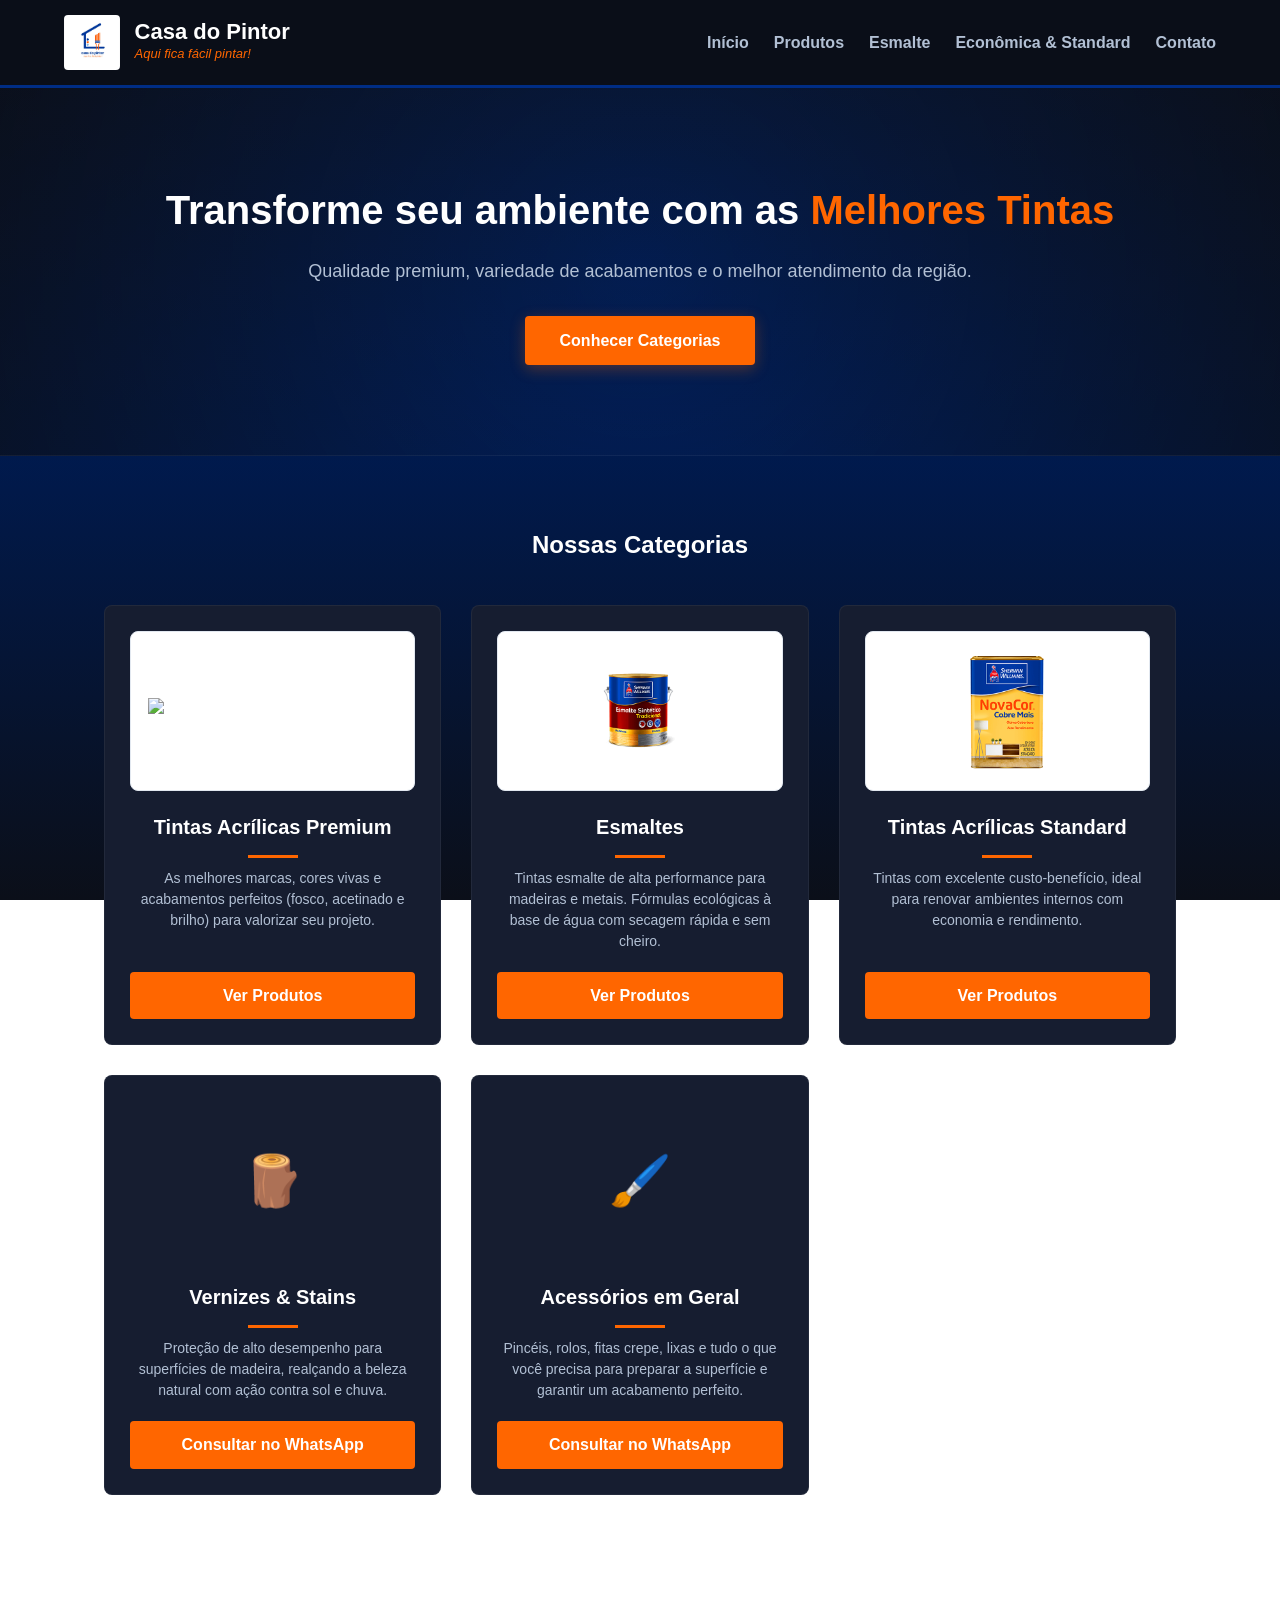
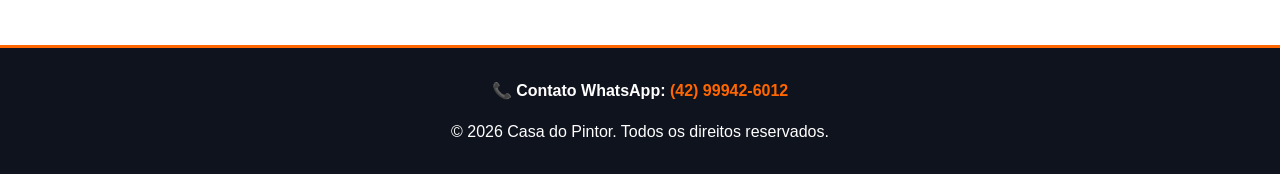
==== index.html @ f20ed490 "Fix typo in product heading for Tintas Acrílicas" ====
<!DOCTYPE html>
<html lang="pt-BR">
<head>
    <meta charset="UTF-8">
    <meta name="viewport" content="width=device-width, initial-scale=1.0">
    <title>Casa do Pintor - Aqui fica fácil pintar!</title>
    <link rel="stylesheet" href="style.css">
</head>
<body>

    <!-- Cabeçalho -->
    <header>
        <div class="logo-container">
            <img src="WhatsApp Image 2026-06-05 at 13.28.45.jpeg" alt="Casa do Pintor Logo" class="logo-img">
            <div class="logo-texto">
                <h1>Casa do Pintor</h1>
                <span>Aqui fica fácil pintar!</span>
            </div>
        </div>
        <nav>
            <ul>
                <li><a href="index.html">Início</a></li>
                <li><a href="#produtos">Produtos</a></li>
                <li><a href="esmalte.html">Esmalte</a></li>
                <li><a href="economica-standard.html">Econômica & Standard</a></li>
                <li><a href="#contato">Contato</a></li>
            </ul>
        </nav>
    </header>

    <!-- Banner Principal (Hero) -->
    <section class="hero">
        <h2>Transforme seu ambiente com as <span>Melhores Tintas</span></h2>
        <p>Qualidade premium, variedade de acabamentos e o melhor atendimento da região.</p>
        <a href="#produtos" class="btn-cta">Conhecer Categorias</a>
    </section>

    <!-- Seção de Categorias de Produtos -->
    <main class="produtos-container" id="produtos">
        <h2 style="text-align: center; margin-bottom: 40px; color: #ffffff;">Nossas Categorias</h2>
        
        <div class="grid-produtos">
            
            <!-- CATEGORIA 1: TINTAS ACRÍLICAS PREMIUM -->
            <div class="produto-card" style="display: flex; flex-direction: column; height: auto; text-align: center; padding: 25px;">
                <div class="categoria-imagem-container" style="background: #ffffff; padding: 15px; width: 100%; height: 160px; display: flex; align-items: center; justify-content: center; margin-bottom: 20px; border: 1px solid #e2e8f0; border-radius: 8px;">
                    <img src="Metalatex-Elastic-Semiacetinado-18L.png" alt="Categoria Tinta Acrílica Premium" style="max-height: 100%; max-width: 100%; object-fit: contain;">
                </div>
                <div class="produto-info" style="display: flex; flex-direction: column; flex-grow: 1; justify-content: space-between; padding: 0;">
                    <div>
                        <h3 style="color: #ffffff; font-size: 20px; margin-bottom: 10px;">Tintas Acrílicas Premium</h3>
                        <p style="font-size: 14px; line-height: 1.5; color: var(--cinza-texto); margin-bottom: 20px;">
                            As melhores marcas, cores vivas e acabamentos perfeitos (fosco, acetinado e brilho) para valorizar seu projeto.
                        </p>
                    </div>
                    <div>
                        <a href="produtos.html" class="btn-detalhes" style="background-color: var(--laranja); display: inline-block; width: 100%; text-align: center; text-decoration: none;">Ver Produtos</a>
                    </div>
                </div>
            </div>

            <!-- CATEGORIA 2: LINHA DE ESMALTES -->
            <div class="produto-card" style="display: flex; flex-direction: column; height: auto; text-align: center; padding: 25px;">
                <div class="categoria-imagem-container" style="background: #ffffff; padding: 15px; width: 100%; height: 160px; display: flex; align-items: center; justify-content: center; margin-bottom: 20px; border: 1px solid #e2e8f0; border-radius: 8px;">
                    <img src="esmalte-sintetico-tradicional.png" alt="Categoria Esmaltes" style="max-height: 100%; max-width: 100%; object-fit: contain;">
                </div>
                <div class="produto-info" style="display: flex; flex-direction: column; flex-grow: 1; justify-content: space-between; padding: 0;">
                    <div>
                        <h3 style="color: #ffffff; font-size: 20px; margin-bottom: 10px;">Esmaltes</h3>
                        <p style="font-size: 14px; line-height: 1.5; color: var(--cinza-texto); margin-bottom: 20px;">
                            Tintas esmalte de alta performance para madeiras e metais. Fórmulas ecológicas à base de água com secagem rápida e sem cheiro.
                        </p>
                    </div>
                    <div>
                        <a href="esmalte.html" class="btn-detalhes" style="background-color: var(--laranja); display: inline-block; width: 100%; text-align: center; text-decoration: none;">Ver Produtos</a>
                    </div>
                </div>
            </div>

            <!-- CATEGORIA 3: LINHA TINTAS ACRÍLICAS STANDARD (ATUALIZADA) -->
            <div class="produto-card" style="display: flex; flex-direction: column; height: auto; text-align: center; padding: 25px;">
                <div class="categoria-imagem-container" style="background: #ffffff; padding: 15px; width: 100%; height: 160px; display: flex; align-items: center; justify-content: center; margin-bottom: 20px; border: 1px solid #e2e8f0; border-radius: 8px;">
                    <img src="novacor-cobre-mais.png" alt="Categoria Tintas Acrílicas Standard" style="max-height: 100%; max-width: 100%; object-fit: contain;">
                </div>
                <div class="produto-info" style="display: flex; flex-direction: column; flex-grow: 1; justify-content: space-between; padding: 0;">
                    <div>
                        <h3 style="color: #ffffff; font-size: 20px; margin-bottom: 10px;">Tintas Acrílicas Standard</h3>
                        <p style="font-size: 14px; line-height: 1.5; color: var(--cinza-texto); margin-bottom: 20px;">
                            Tintas com excelente custo-benefício, ideal para renovar ambientes internos com economia e rendimento.
                        </p>
                    </div>
                    <div>
                        <a href="economica-standard.html" class="btn-detalhes" style="background-color: var(--laranja); display: inline-block; width: 100%; text-align: center; text-decoration: none;">Ver Produtos</a>
                    </div>
                </div>
            </div>

            <!-- CATEGORIA 4: VERNIZES E STAINS -->
            <div class="produto-card" style="display: flex; flex-direction: column; height: auto; text-align: center; padding: 25px;">
                <div class="categoria-imagem-container" style="width: 100%; height: 160px; display: flex; align-items: center; justify-content: center; margin-bottom: 20px; font-size: 50px;">
                    🪵
                </div>
                <div class="produto-info" style="display: flex; flex-direction: column; flex-grow: 1; justify-content: space-between; padding: 0;">
                    <div>
                        <h3 style="color: #ffffff; font-size: 20px; margin-bottom: 10px;">Vernizes & Stains</h3>
                        <p style="font-size: 14px; line-height: 1.5; color: var(--cinza-texto); margin-bottom: 20px;">
                            Proteção de alto desempenho para superfícies de madeira, realçando a beleza natural com ação contra sol e chuva.
                        </p>
                    </div>
                    <div>
                        <a href="https://api.whatsapp.com/send?phone=5542999426012&text=Olá! Gostaria de informações sobre os vernizes e stains disponíveis." target="_blank" class="btn-detalhes" style="background-color: var(--laranja); display: inline-block; width: 100%; text-align: center; text-decoration: none;">Consultar no WhatsApp</a>
                    </div>
                </div>
            </div>

            <!-- CATEGORIA 5: ACESSÓRIOS PARA PINTURA -->
            <div class="produto-card" style="display: flex; flex-direction: column; height: auto; text-align: center; padding: 25px;">
                <div class="categoria-imagem-container" style="width: 100%; height: 160px; display: flex; align-items: center; justify-content: center; margin-bottom: 20px; font-size: 50px;">
                    🖌️
                </div>
                <div class="produto-info" style="display: flex; flex-direction: column; flex-grow: 1; justify-content: space-between; padding: 0;">
                    <div>
                        <h3 style="color: #ffffff; font-size: 20px; margin-bottom: 10px;">Acessórios em Geral</h3>
                        <p style="font-size: 14px; line-height: 1.5; color: var(--cinza-texto); margin-bottom: 20px;">
                            Pincéis, rolos, fitas crepe, lixas e tudo o que você precisa para preparar a superfície e garantir um acabamento perfeito.
                        </p>
                    </div>
                    <div>
                        <a href="https://api.whatsapp.com/send?phone=5542999426012&text=Olá! Preciso de ajuda para escolher acessórios e ferramentas para pintura." target="_blank" class="btn-detalhes" style="background-color: var(--laranja); display: inline-block; width: 100%; text-align: center; text-decoration: none;">Consultar no WhatsApp</a>
                    </div>
                </div>
            </div>

        </div>
    </main>

    <!-- Rodapé com Informações de Contato Visíveis -->
    <footer id="contato" style="padding: 30px 5%; text-align: center; color: #ffffff;">
        <div style="margin-bottom: 15px;">
            <p style="font-size: 16px; margin-bottom: 5px;"><strong>📞 Contato WhatsApp:</strong> <a href="https://api.whatsapp.com/send?phone=5542999426012" target="_blank" style="color: var(--laranja); text-decoration: none; font-weight: bold;">(42) 99942-6012</a></p>
        </div>
        <p>&copy; 2026 Casa do Pintor. Todos os direitos reservados.</p>
    </footer>

</body>
</html>
---- style.css ----
:root {
    --azul-escuro: #002D85;
    --azul-profundo: #001A4E;
    --laranja: #FF6600;
    --preto-absoluto: #0B0F19;
    --preto-card: #161D30;
    --cinza-texto: #B2C0D4;
    --branco: #FFFFFF;
}

* {
    margin: 0;
    padding: 0;
    box-sizing: border-box;
    font-family: 'Segoe UI', Tahoma, Geneva, Verdana, sans-serif;
}

body {
    background: linear-gradient(180deg, var(--preto-absoluto) 0%, var(--azul-profundo) 50%, var(--preto-absoluto) 100%);
    color: var(--branco);
    line-height: 1.6;
    background-attachment: fixed;
}

header {
    background-color: rgba(11, 15, 25, 0.95);
    border-bottom: 3px solid var(--azul-escuro);
    padding: 15px 5%;
    display: flex;
    justify-content: space-between;
    align-items: center;
    position: sticky;
    top: 0;
    z-index: 1000;
    backdrop-filter: blur(10px);
}

.logo-container {
    display: flex;
    align-items: center;
    gap: 15px;
}

.logo-img {
    height: 55px;
    width: auto;
    object-fit: contain;
    border-radius: 4px;
}

.logo-texto h1 {
    color: var(--branco);
    font-size: 22px;
    font-weight: 700;
    line-height: 1.1;
}

.logo-texto span {
    color: var(--laranja);
    font-size: 13px;
    display: block;
    font-style: italic;
    font-weight: 500;
}

nav ul {
    display: flex;
    list-style: none;
}

nav ul li {
    margin-left: 25px;
}

nav ul li a {
    text-decoration: none;
    color: var(--cinza-texto);
    font-weight: 600;
    transition: color 0.3s;
}

nav ul li a:hover {
    color: var(--laranja);
}

.hero {
    background: radial-gradient(circle at center, rgba(0,45,133,0.3) 0%, rgba(11,15,25,0.7) 100%);
    padding: 90px 5%;
    text-align: center;
    border-bottom: 1px solid rgba(255,255,255,0.05);
}

.hero h2 {
    font-size: 40px;
    margin-bottom: 15px;
    font-weight: 800;
}

.hero h2 span {
    color: var(--laranja);
}

.hero p {
    font-size: 18px;
    margin-bottom: 30px;
    color: var(--cinza-texto);
}

.btn-cta {
    background-color: var(--laranja);
    color: var(--branco);
    padding: 12px 35px;
    text-decoration: none;
    font-weight: bold;
    border-radius: 4px;
    transition: transform 0.2s, background 0.3s;
    display: inline-block;
    box-shadow: 0 4px 15px rgba(255, 102, 0, 0.3);
}

.btn-cta:hover {
    background-color: #e05900;
    transform: translateY(-2px);
}

.produtos-container {
    padding: 70px 5%;
    max-width: 1200px;
    margin: 0 auto;
}

.produtos-container h3 {
    text-align: center;
    font-size: 30px;
    color: var(--branco);
    margin-bottom: 45px;
}

.produtos-container h3::after {
    content: '';
    display: block;
    width: 50px;
    height: 3px;
    background-color: var(--laranja);
    margin: 12px auto 0;
}

.grid-produtos {
    display: grid;
    grid-template-columns: repeat(auto-fit, minmax(280px, 1fr));
    gap: 30px;
}

.produto-card {
    background-color: var(--preto-card);
    border: 1px solid rgba(255, 255, 255, 0.05);
    border-radius: 8px;
    overflow: hidden;
    transition: transform 0.3s, box-shadow 0.3s;
}

.produto-card:hover {
    transform: translateY(-5px);
    box-shadow: 0 10px 20px rgba(0, 0, 0, 0.5);
    border-color: rgba(0, 45, 133, 0.4);
}

.produto-imagem {
    background: linear-gradient(135deg, #1f293d 0%, #111724 100%);
    height: 180px;
    display: flex;
    align-items: center;
    justify-content: center;
    font-size: 44px;
    border-bottom: 2px solid var(--azul-escuro);
}

.produto-info {
    padding: 22px;
}

.produto-info h4 {
    font-size: 19px;
    color: var(--branco);
    margin-bottom: 12px;
}

.link-titulo-produto {
    color: var(--branco); 
    text-decoration: none; 
    transition: color 0.3s;
}

.link-titulo-produto:hover {
    color: var(--laranja);
}

.produto-info p {
    font-size: 14px;
    color: var(--cinza-texto);
    margin-bottom: 18px;
    height: auto;
}

.produto-preco {
    font-size: 18px;
    font-weight: 700;
    color: var(--laranja);
    display: block;
    margin-bottom: 18px;
}

.btn-detalhes {
    display: block;
    text-align: center;
    background-color: var(--azul-escuro);
    color: var(--branco);
    padding: 11px;
    text-decoration: none;
    border-radius: 4px;
    font-weight: 600;
    transition: background 0.3s;
}

.btn-detalhes:hover {
    background-color: #003cc2;
}

footer {
    background-color: rgba(11, 15, 25, 0.98);
    color: var(--cinza-texto);
    text-align: center;
    padding: 35px 5%;
    margin-top: 80px;
    border-top: 3px solid var(--laranja);
}

@media (max-width: 768px) {
    header {
        flex-direction: column;
        gap: 15px;
        text-align: center;
    }
    .logo-container {
        flex-direction: column;
        gap: 5px;
    }
    nav ul li {
        margin: 0 12px;
    }
    .hero h2 {
        font-size: 28px;
    }
}
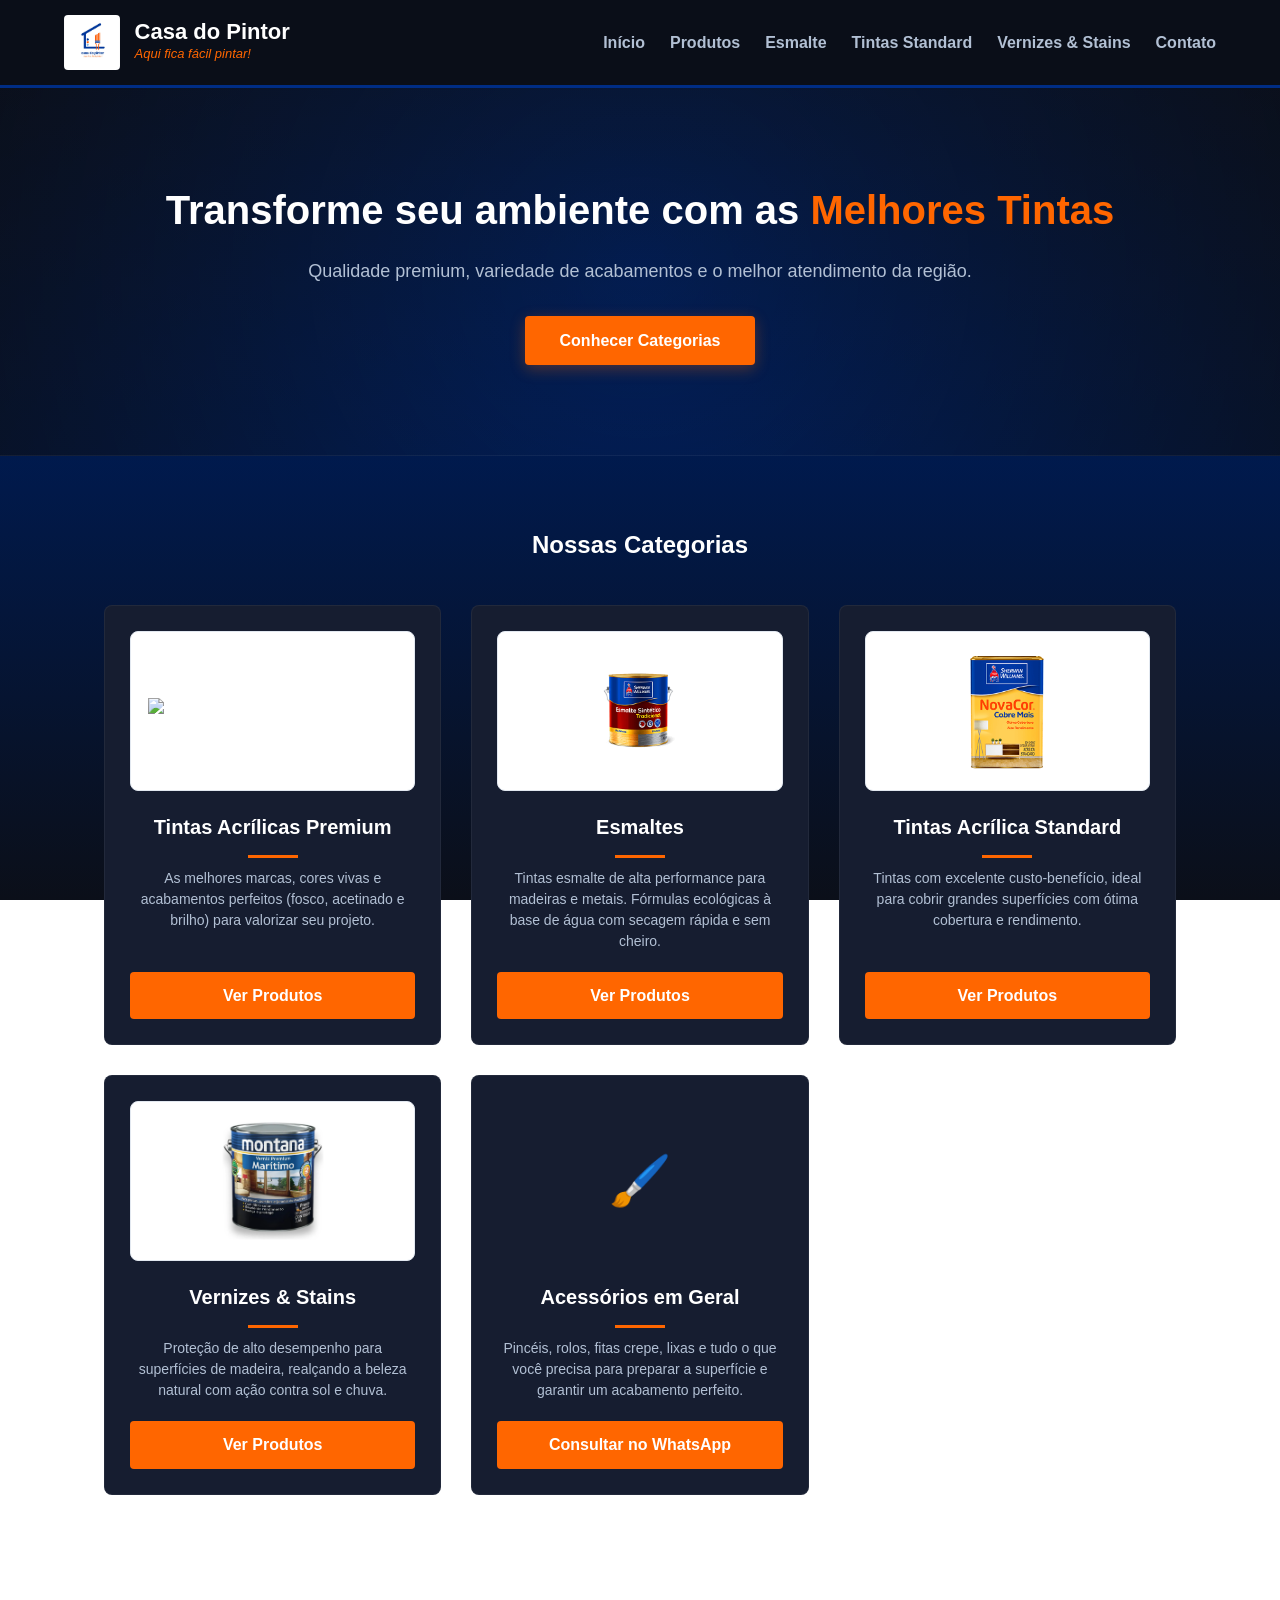
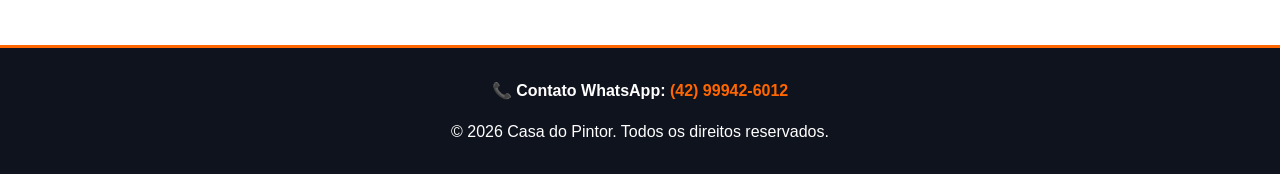
==== commit fd946a98: "Update index.html" ====
--- a/index.html
+++ b/index.html
@@ -22,7 +22,8 @@
                 <li><a href="index.html">Início</a></li>
                 <li><a href="#produtos">Produtos</a></li>
                 <li><a href="esmalte.html">Esmalte</a></li>
-                <li><a href="economica-standard.html">Econômica & Standard</a></li>
+                <li><a href="economica-standard.html">Tintas Standard</a></li>
+                <li><a href="vernizes-stains.html">Vernizes & Stains</a></li>
                 <li><a href="#contato">Contato</a></li>
             </ul>
         </nav>
@@ -77,16 +78,16 @@
                 </div>
             </div>
 
-            <!-- CATEGORIA 3: LINHA TINTAS ACRÍLICAS STANDARD (ATUALIZADA) -->
+            <!-- CATEGORIA 3: TINTAS ACRÍLICAS STANDARD -->
             <div class="produto-card" style="display: flex; flex-direction: column; height: auto; text-align: center; padding: 25px;">
                 <div class="categoria-imagem-container" style="background: #ffffff; padding: 15px; width: 100%; height: 160px; display: flex; align-items: center; justify-content: center; margin-bottom: 20px; border: 1px solid #e2e8f0; border-radius: 8px;">
-                    <img src="novacor-cobre-mais.png" alt="Categoria Tintas Acrílicas Standard" style="max-height: 100%; max-width: 100%; object-fit: contain;">
+                    <img src="novacor-cobre-mais.png" alt="Categoria Tintas Acrílica Standard" style="max-height: 100%; max-width: 100%; object-fit: contain;">
                 </div>
                 <div class="produto-info" style="display: flex; flex-direction: column; flex-grow: 1; justify-content: space-between; padding: 0;">
                     <div>
-                        <h3 style="color: #ffffff; font-size: 20px; margin-bottom: 10px;">Tintas Acrílicas Standard</h3>
+                        <h3 style="color: #ffffff; font-size: 20px; margin-bottom: 10px;">Tintas Acrílica Standard</h3>
                         <p style="font-size: 14px; line-height: 1.5; color: var(--cinza-texto); margin-bottom: 20px;">
-                            Tintas com excelente custo-benefício, ideal para renovar ambientes internos com economia e rendimento.
+                            Tintas com excelente custo-benefício, ideal para cobrir grandes superfícies com ótima cobertura e rendimento.
                         </p>
                     </div>
                     <div>
@@ -95,10 +96,10 @@
                 </div>
             </div>
 
-            <!-- CATEGORIA 4: VERNIZES E STAINS -->
+            <!-- CATEGORIA 4: VERNIZES E STAINS (ATUALIZADA) -->
             <div class="produto-card" style="display: flex; flex-direction: column; height: auto; text-align: center; padding: 25px;">
-                <div class="categoria-imagem-container" style="width: 100%; height: 160px; display: flex; align-items: center; justify-content: center; margin-bottom: 20px; font-size: 50px;">
-                    🪵
+                <div class="categoria-imagem-container" style="background: #ffffff; padding: 15px; width: 100%; height: 160px; display: flex; align-items: center; justify-content: center; margin-bottom: 20px; border: 1px solid #e2e8f0; border-radius: 8px;">
+                    <img src="D_NQ_NP_2X_716333-MLA106634744052_022026-F.webp" alt="Categoria Vernizes e Stains" style="max-height: 100%; max-width: 100%; object-fit: contain;">
                 </div>
                 <div class="produto-info" style="display: flex; flex-direction: column; flex-grow: 1; justify-content: space-between; padding: 0;">
                     <div>
@@ -108,7 +109,7 @@
                         </p>
                     </div>
                     <div>
-                        <a href="https://api.whatsapp.com/send?phone=5542999426012&text=Olá! Gostaria de informações sobre os vernizes e stains disponíveis." target="_blank" class="btn-detalhes" style="background-color: var(--laranja); display: inline-block; width: 100%; text-align: center; text-decoration: none;">Consultar no WhatsApp</a>
+                        <a href="vernizes-stains.html" class="btn-detalhes" style="background-color: var(--laranja); display: inline-block; width: 100%; text-align: center; text-decoration: none;">Ver Produtos</a>
                     </div>
                 </div>
             </div>
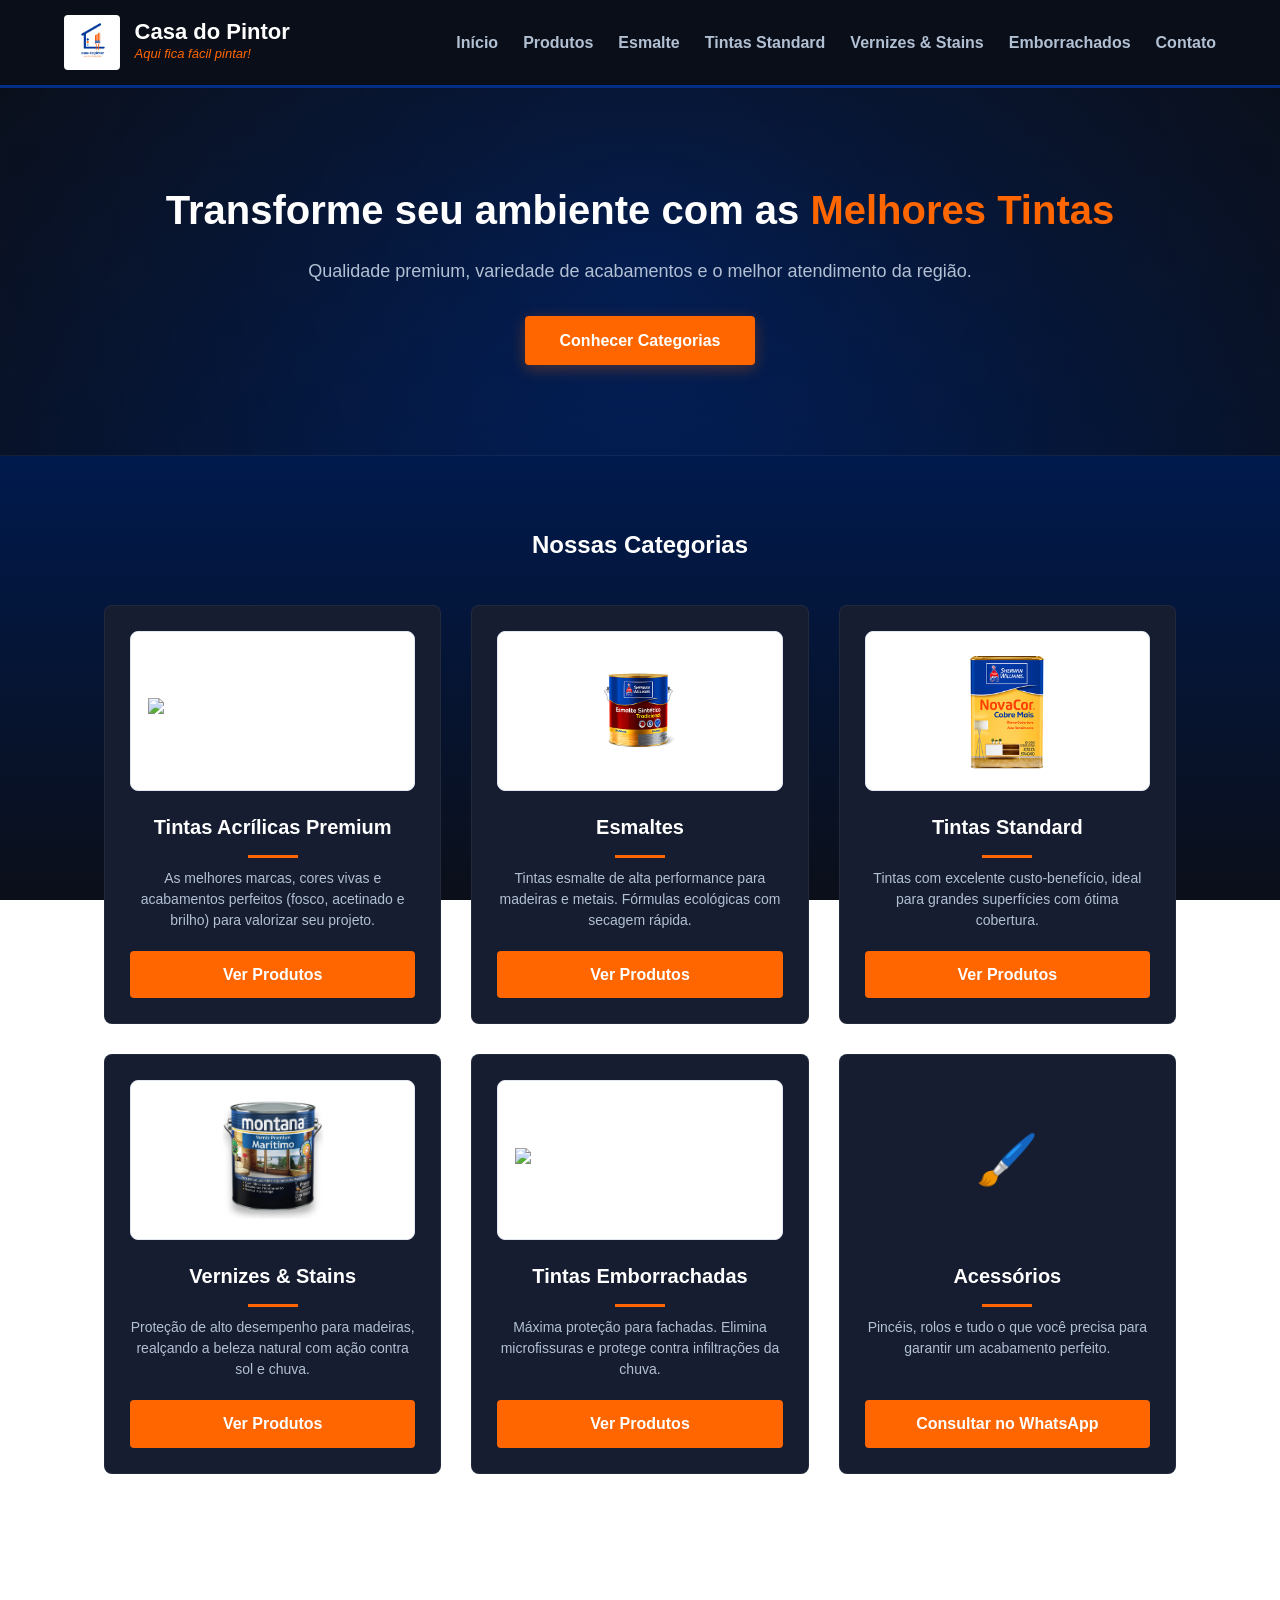
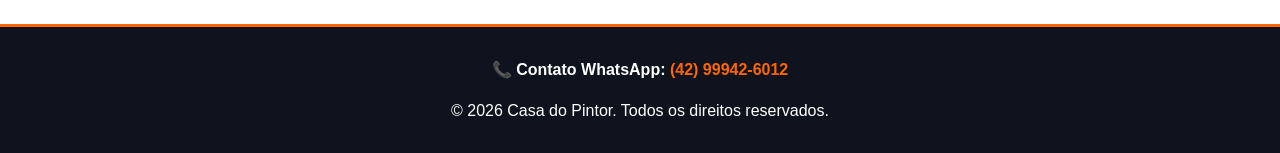
==== commit 64ec8140: "Update index.html" ====
--- a/index.html
+++ b/index.html
@@ -8,7 +8,6 @@
 </head>
 <body>
 
-    <!-- Cabeçalho -->
     <header>
         <div class="logo-container">
             <img src="WhatsApp Image 2026-06-05 at 13.28.45.jpeg" alt="Casa do Pintor Logo" class="logo-img">
@@ -24,25 +23,23 @@
                 <li><a href="esmalte.html">Esmalte</a></li>
                 <li><a href="economica-standard.html">Tintas Standard</a></li>
                 <li><a href="vernizes-stains.html">Vernizes & Stains</a></li>
+                <li><a href="emborrachados.html">Emborrachados</a></li>
                 <li><a href="#contato">Contato</a></li>
             </ul>
         </nav>
     </header>
 
-    <!-- Banner Principal (Hero) -->
     <section class="hero">
         <h2>Transforme seu ambiente com as <span>Melhores Tintas</span></h2>
         <p>Qualidade premium, variedade de acabamentos e o melhor atendimento da região.</p>
         <a href="#produtos" class="btn-cta">Conhecer Categorias</a>
     </section>
 
-    <!-- Seção de Categorias de Produtos -->
     <main class="produtos-container" id="produtos">
         <h2 style="text-align: center; margin-bottom: 40px; color: #ffffff;">Nossas Categorias</h2>
         
         <div class="grid-produtos">
             
-            <!-- CATEGORIA 1: TINTAS ACRÍLICAS PREMIUM -->
             <div class="produto-card" style="display: flex; flex-direction: column; height: auto; text-align: center; padding: 25px;">
                 <div class="categoria-imagem-container" style="background: #ffffff; padding: 15px; width: 100%; height: 160px; display: flex; align-items: center; justify-content: center; margin-bottom: 20px; border: 1px solid #e2e8f0; border-radius: 8px;">
                     <img src="Metalatex-Elastic-Semiacetinado-18L.png" alt="Categoria Tinta Acrílica Premium" style="max-height: 100%; max-width: 100%; object-fit: contain;">
@@ -60,7 +57,6 @@
                 </div>
             </div>
 
-            <!-- CATEGORIA 2: LINHA DE ESMALTES -->
             <div class="produto-card" style="display: flex; flex-direction: column; height: auto; text-align: center; padding: 25px;">
                 <div class="categoria-imagem-container" style="background: #ffffff; padding: 15px; width: 100%; height: 160px; display: flex; align-items: center; justify-content: center; margin-bottom: 20px; border: 1px solid #e2e8f0; border-radius: 8px;">
                     <img src="esmalte-sintetico-tradicional.png" alt="Categoria Esmaltes" style="max-height: 100%; max-width: 100%; object-fit: contain;">
@@ -69,7 +65,7 @@
                     <div>
                         <h3 style="color: #ffffff; font-size: 20px; margin-bottom: 10px;">Esmaltes</h3>
                         <p style="font-size: 14px; line-height: 1.5; color: var(--cinza-texto); margin-bottom: 20px;">
-                            Tintas esmalte de alta performance para madeiras e metais. Fórmulas ecológicas à base de água com secagem rápida e sem cheiro.
+                            Tintas esmalte de alta performance para madeiras e metais. Fórmulas ecológicas com secagem rápida.
                         </p>
                     </div>
                     <div>
@@ -78,16 +74,15 @@
                 </div>
             </div>
 
-            <!-- CATEGORIA 3: TINTAS ACRÍLICAS STANDARD -->
             <div class="produto-card" style="display: flex; flex-direction: column; height: auto; text-align: center; padding: 25px;">
                 <div class="categoria-imagem-container" style="background: #ffffff; padding: 15px; width: 100%; height: 160px; display: flex; align-items: center; justify-content: center; margin-bottom: 20px; border: 1px solid #e2e8f0; border-radius: 8px;">
-                    <img src="novacor-cobre-mais.png" alt="Categoria Tintas Acrílica Standard" style="max-height: 100%; max-width: 100%; object-fit: contain;">
+                    <img src="novacor-cobre-mais.png" alt="Categoria Tintas Standard" style="max-height: 100%; max-width: 100%; object-fit: contain;">
                 </div>
                 <div class="produto-info" style="display: flex; flex-direction: column; flex-grow: 1; justify-content: space-between; padding: 0;">
                     <div>
-                        <h3 style="color: #ffffff; font-size: 20px; margin-bottom: 10px;">Tintas Acrílica Standard</h3>
+                        <h3 style="color: #ffffff; font-size: 20px; margin-bottom: 10px;">Tintas Standard</h3>
                         <p style="font-size: 14px; line-height: 1.5; color: var(--cinza-texto); margin-bottom: 20px;">
-                            Tintas com excelente custo-benefício, ideal para cobrir grandes superfícies com ótima cobertura e rendimento.
+                            Tintas com excelente custo-benefício, ideal para grandes superfícies com ótima cobertura.
                         </p>
                     </div>
                     <div>
@@ -96,7 +91,6 @@
                 </div>
             </div>
 
-            <!-- CATEGORIA 4: VERNIZES E STAINS (ATUALIZADA) -->
             <div class="produto-card" style="display: flex; flex-direction: column; height: auto; text-align: center; padding: 25px;">
                 <div class="categoria-imagem-container" style="background: #ffffff; padding: 15px; width: 100%; height: 160px; display: flex; align-items: center; justify-content: center; margin-bottom: 20px; border: 1px solid #e2e8f0; border-radius: 8px;">
                     <img src="D_NQ_NP_2X_716333-MLA106634744052_022026-F.webp" alt="Categoria Vernizes e Stains" style="max-height: 100%; max-width: 100%; object-fit: contain;">
@@ -105,7 +99,7 @@
                     <div>
                         <h3 style="color: #ffffff; font-size: 20px; margin-bottom: 10px;">Vernizes & Stains</h3>
                         <p style="font-size: 14px; line-height: 1.5; color: var(--cinza-texto); margin-bottom: 20px;">
-                            Proteção de alto desempenho para superfícies de madeira, realçando a beleza natural com ação contra sol e chuva.
+                            Proteção de alto desempenho para madeiras, realçando a beleza natural com ação contra sol e chuva.
                         </p>
                     </div>
                     <div>
@@ -114,20 +108,36 @@
                 </div>
             </div>
 
-            <!-- CATEGORIA 5: ACESSÓRIOS PARA PINTURA -->
+            <div class="produto-card" style="display: flex; flex-direction: column; height: auto; text-align: center; padding: 25px;">
+                <div class="categoria-imagem-container" style="background: #ffffff; padding: 15px; width: 100%; height: 160px; display: flex; align-items: center; justify-content: center; margin-bottom: 20px; border: 1px solid #e2e8f0; border-radius: 8px;">
+                    <img src="Metalatex-Elastic-Semiacetinado-18L.png" alt="Categoria Tintas Emborrachadas" style="max-height: 100%; max-width: 100%; object-fit: contain;">
+                </div>
+                <div class="produto-info" style="display: flex; flex-direction: column; flex-grow: 1; justify-content: space-between; padding: 0;">
+                    <div>
+                        <h3 style="color: #ffffff; font-size: 20px; margin-bottom: 10px;">Tintas Emborrachadas</h3>
+                        <p style="font-size: 14px; line-height: 1.5; color: var(--cinza-texto); margin-bottom: 20px;">
+                            Máxima proteção para fachadas. Elimina microfissuras e protege contra infiltrações da chuva.
+                        </p>
+                    </div>
+                    <div>
+                        <a href="emborrachados.html" class="btn-detalhes" style="background-color: var(--laranja); display: inline-block; width: 100%; text-align: center; text-decoration: none;">Ver Produtos</a>
+                    </div>
+                </div>
+            </div>
+
             <div class="produto-card" style="display: flex; flex-direction: column; height: auto; text-align: center; padding: 25px;">
                 <div class="categoria-imagem-container" style="width: 100%; height: 160px; display: flex; align-items: center; justify-content: center; margin-bottom: 20px; font-size: 50px;">
                     🖌️
                 </div>
                 <div class="produto-info" style="display: flex; flex-direction: column; flex-grow: 1; justify-content: space-between; padding: 0;">
                     <div>
-                        <h3 style="color: #ffffff; font-size: 20px; margin-bottom: 10px;">Acessórios em Geral</h3>
+                        <h3 style="color: #ffffff; font-size: 20px; margin-bottom: 10px;">Acessórios</h3>
                         <p style="font-size: 14px; line-height: 1.5; color: var(--cinza-texto); margin-bottom: 20px;">
-                            Pincéis, rolos, fitas crepe, lixas e tudo o que você precisa para preparar a superfície e garantir um acabamento perfeito.
+                            Pincéis, rolos e tudo o que você precisa para garantir um acabamento perfeito.
                         </p>
                     </div>
                     <div>
-                        <a href="https://api.whatsapp.com/send?phone=5542999426012&text=Olá! Preciso de ajuda para escolher acessórios e ferramentas para pintura." target="_blank" class="btn-detalhes" style="background-color: var(--laranja); display: inline-block; width: 100%; text-align: center; text-decoration: none;">Consultar no WhatsApp</a>
+                        <a href="https://api.whatsapp.com/send?phone=5542999426012" target="_blank" class="btn-detalhes" style="background-color: var(--laranja); display: inline-block; width: 100%; text-align: center; text-decoration: none;">Consultar no WhatsApp</a>
                     </div>
                 </div>
             </div>
@@ -135,7 +145,6 @@
         </div>
     </main>
 
-    <!-- Rodapé com Informações de Contato Visíveis -->
     <footer id="contato" style="padding: 30px 5%; text-align: center; color: #ffffff;">
         <div style="margin-bottom: 15px;">
             <p style="font-size: 16px; margin-bottom: 5px;"><strong>📞 Contato WhatsApp:</strong> <a href="https://api.whatsapp.com/send?phone=5542999426012" target="_blank" style="color: var(--laranja); text-decoration: none; font-weight: bold;">(42) 99942-6012</a></p>
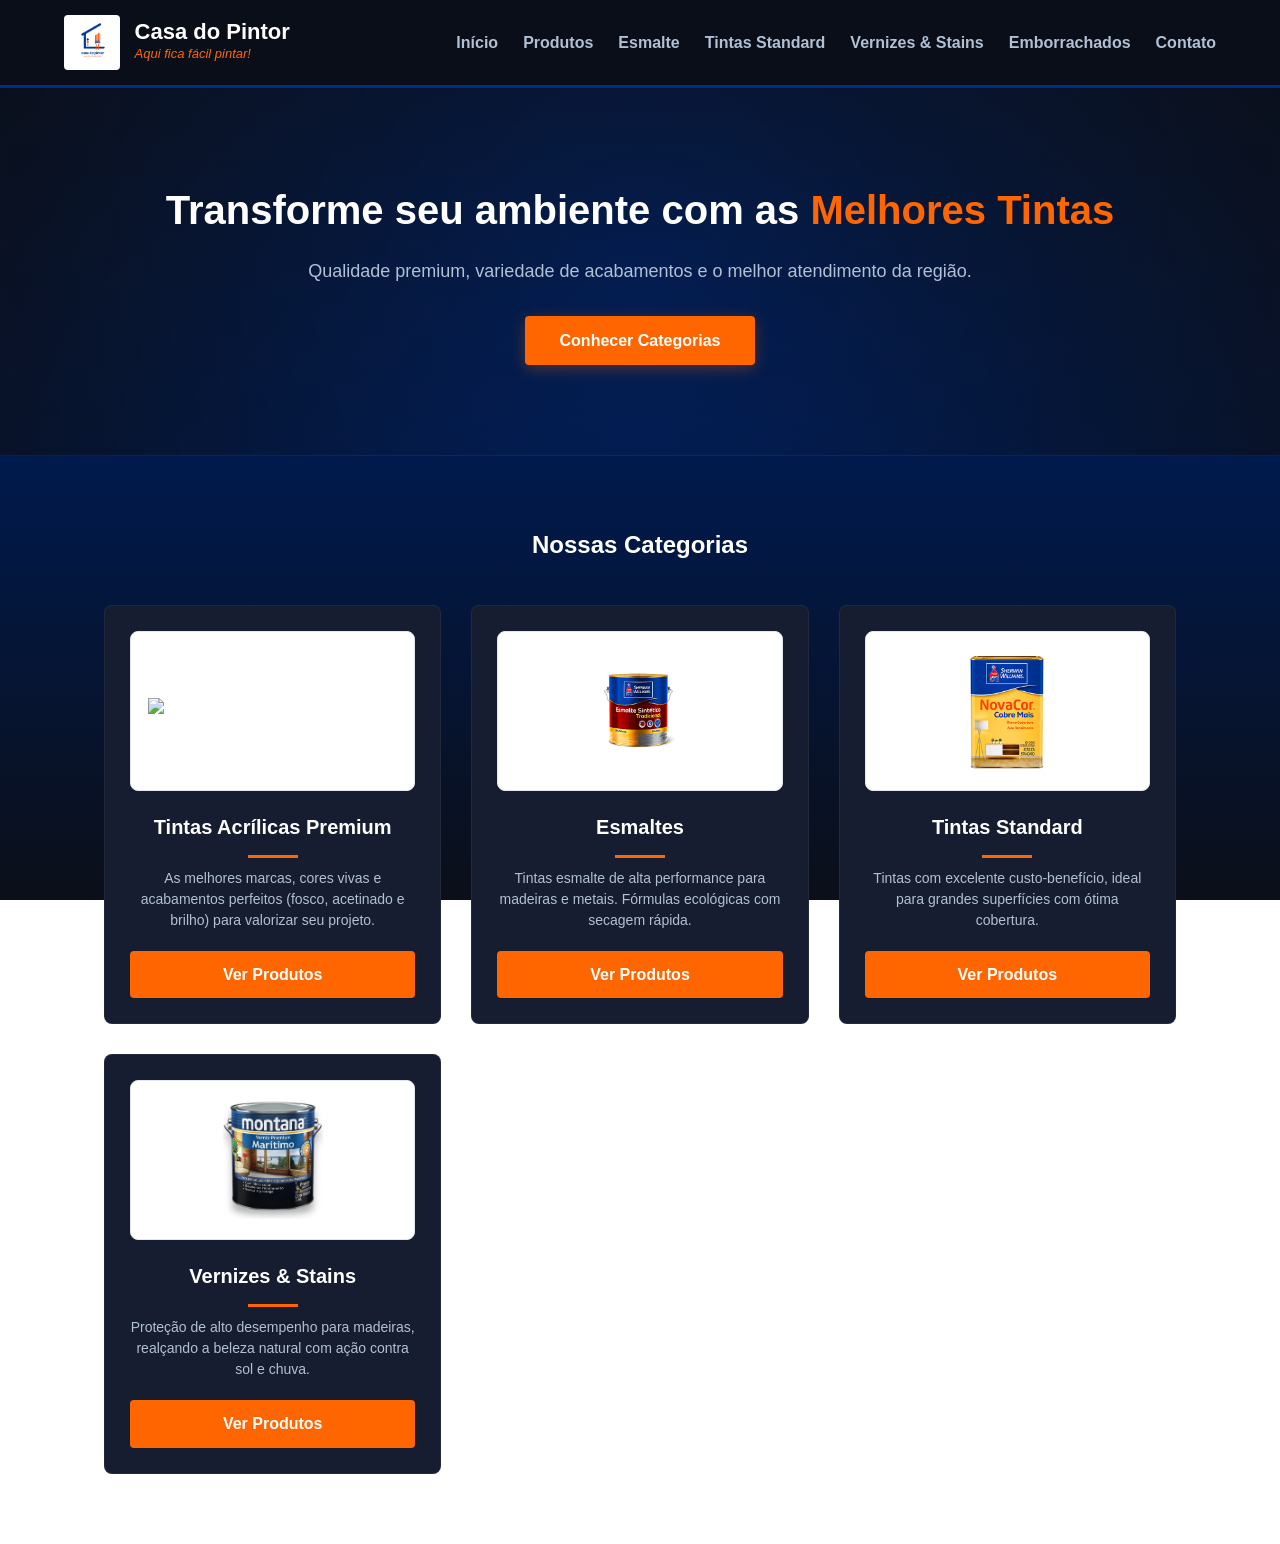
==== commit bfa8d6ad: "Update index.html" ====
--- a/index.html
+++ b/index.html
@@ -108,49 +108,4 @@
                 </div>
             </div>
 
-            <div class="produto-card" style="display: flex; flex-direction: column; height: auto; text-align: center; padding: 25px;">
-                <div class="categoria-imagem-container" style="background: #ffffff; padding: 15px; width: 100%; height: 160px; display: flex; align-items: center; justify-content: center; margin-bottom: 20px; border: 1px solid #e2e8f0; border-radius: 8px;">
-                    <img src="Metalatex-Elastic-Semiacetinado-18L.png" alt="Categoria Tintas Emborrachadas" style="max-height: 100%; max-width: 100%; object-fit: contain;">
-                </div>
-                <div class="produto-info" style="display: flex; flex-direction: column; flex-grow: 1; justify-content: space-between; padding: 0;">
-                    <div>
-                        <h3 style="color: #ffffff; font-size: 20px; margin-bottom: 10px;">Tintas Emborrachadas</h3>
-                        <p style="font-size: 14px; line-height: 1.5; color: var(--cinza-texto); margin-bottom: 20px;">
-                            Máxima proteção para fachadas. Elimina microfissuras e protege contra infiltrações da chuva.
-                        </p>
-                    </div>
-                    <div>
-                        <a href="emborrachados.html" class="btn-detalhes" style="background-color: var(--laranja); display: inline-block; width: 100%; text-align: center; text-decoration: none;">Ver Produtos</a>
-                    </div>
-                </div>
-            </div>
-
-            <div class="produto-card" style="display: flex; flex-direction: column; height: auto; text-align: center; padding: 25px;">
-                <div class="categoria-imagem-container" style="width: 100%; height: 160px; display: flex; align-items: center; justify-content: center; margin-bottom: 20px; font-size: 50px;">
-                    🖌️
-                </div>
-                <div class="produto-info" style="display: flex; flex-direction: column; flex-grow: 1; justify-content: space-between; padding: 0;">
-                    <div>
-                        <h3 style="color: #ffffff; font-size: 20px; margin-bottom: 10px;">Acessórios</h3>
-                        <p style="font-size: 14px; line-height: 1.5; color: var(--cinza-texto); margin-bottom: 20px;">
-                            Pincéis, rolos e tudo o que você precisa para garantir um acabamento perfeito.
-                        </p>
-                    </div>
-                    <div>
-                        <a href="https://api.whatsapp.com/send?phone=5542999426012" target="_blank" class="btn-detalhes" style="background-color: var(--laranja); display: inline-block; width: 100%; text-align: center; text-decoration: none;">Consultar no WhatsApp</a>
-                    </div>
-                </div>
-            </div>
-
-        </div>
-    </main>
-
-    <footer id="contato" style="padding: 30px 5%; text-align: center; color: #ffffff;">
-        <div style="margin-bottom: 15px;">
-            <p style="font-size: 16px; margin-bottom: 5px;"><strong>📞 Contato WhatsApp:</strong> <a href="https://api.whatsapp.com/send?phone=5542999426012" target="_blank" style="color: var(--laranja); text-decoration: none; font-weight: bold;">(42) 99942-6012</a></p>
-        </div>
-        <p>&copy; 2026 Casa do Pintor. Todos os direitos reservados.</p>
-    </footer>
-
-</body>
-</html>
+            <div class="produto-card" style="display: flex; flex-
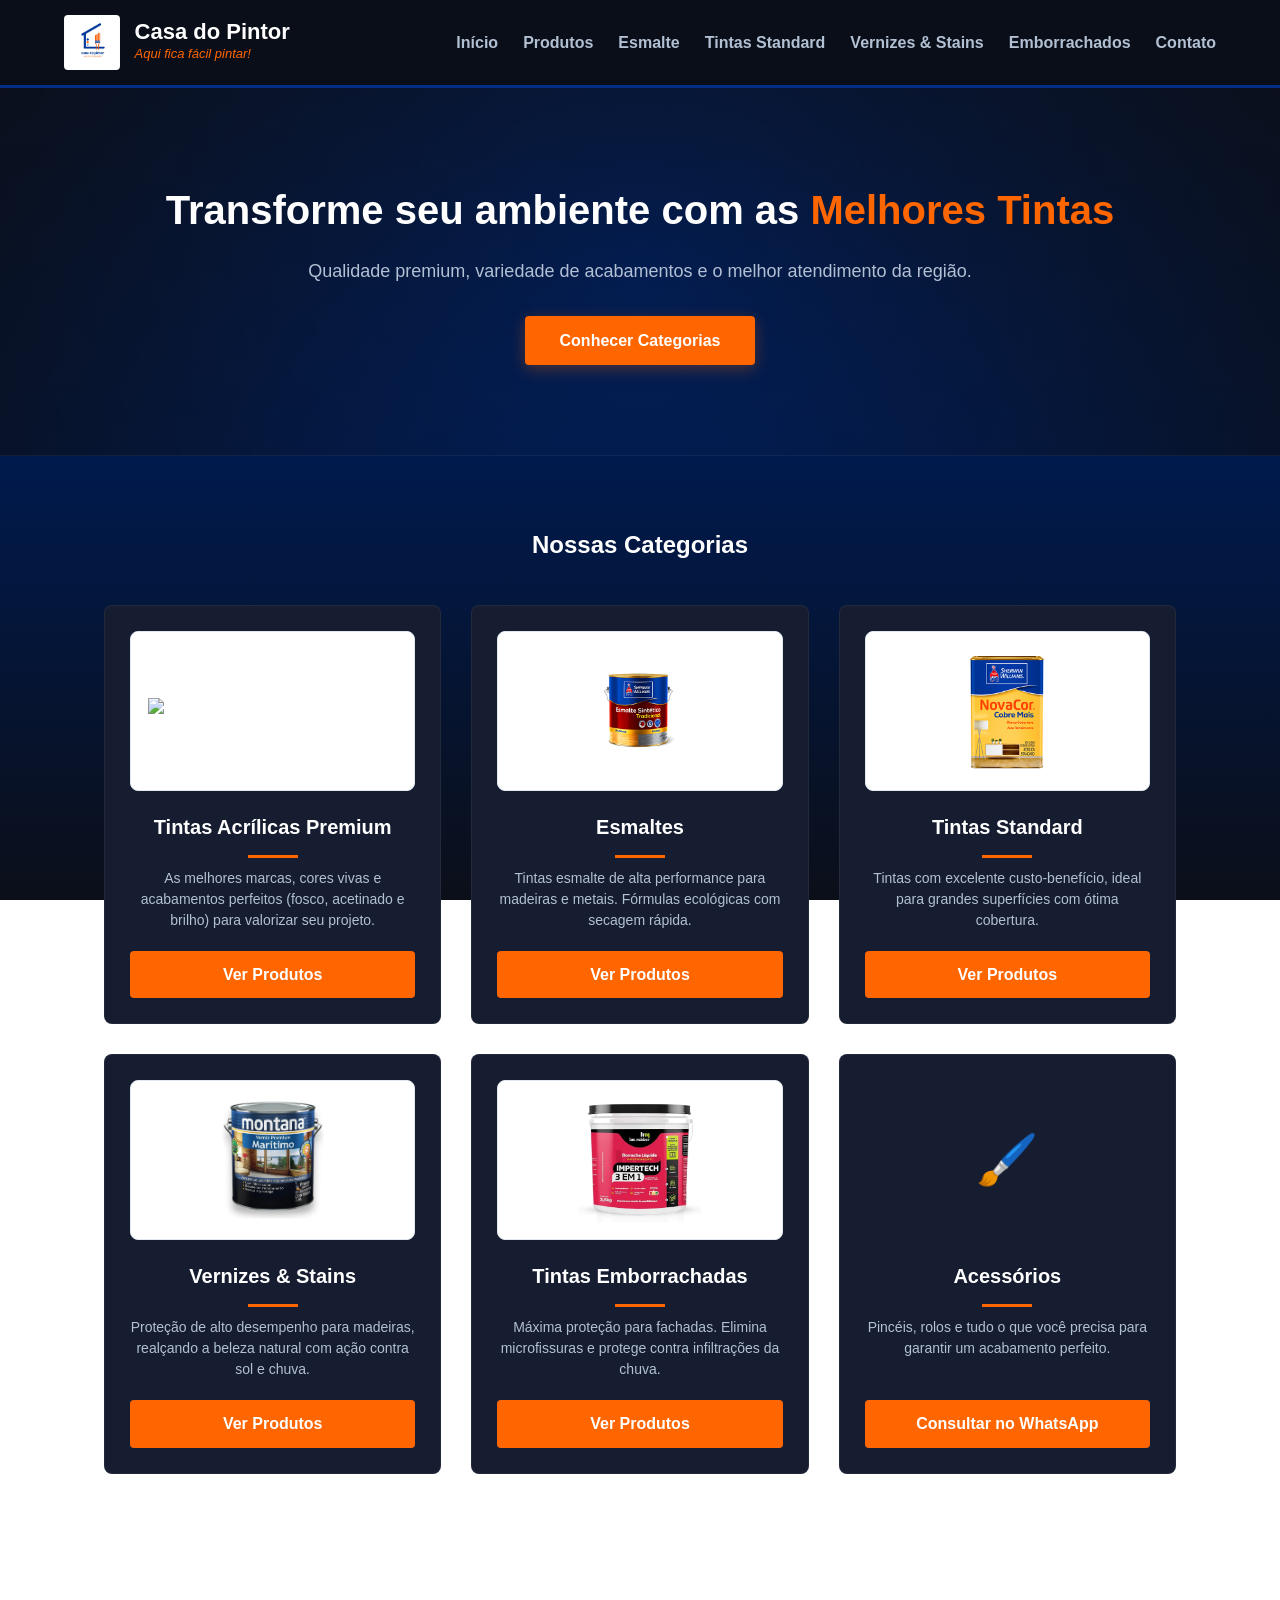
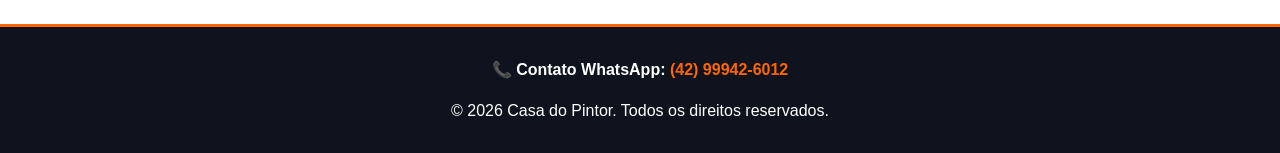
==== commit d5708198: "Update index.html" ====
--- a/index.html
+++ b/index.html
@@ -108,4 +108,49 @@
                 </div>
             </div>
 
-            <div class="produto-card" style="display: flex; flex-
+            <div class="produto-card" style="display: flex; flex-direction: column; height: auto; text-align: center; padding: 25px;">
+                <div class="categoria-imagem-container" style="background: #ffffff; padding: 15px; width: 100%; height: 160px; display: flex; align-items: center; justify-content: center; margin-bottom: 20px; border: 1px solid #e2e8f0; border-radius: 8px;">
+                    <img src="impertech3em1-077ca2be7a8fc4735017719373905901-1024-1024.webp" alt="Categoria Tintas Emborrachadas" style="max-height: 100%; max-width: 100%; object-fit: contain;">
+                </div>
+                <div class="produto-info" style="display: flex; flex-direction: column; flex-grow: 1; justify-content: space-between; padding: 0;">
+                    <div>
+                        <h3 style="color: #ffffff; font-size: 20px; margin-bottom: 10px;">Tintas Emborrachadas</h3>
+                        <p style="font-size: 14px; line-height: 1.5; color: var(--cinza-texto); margin-bottom: 20px;">
+                            Máxima proteção para fachadas. Elimina microfissuras e protege contra infiltrações da chuva.
+                        </p>
+                    </div>
+                    <div>
+                        <a href="emborrachados.html" class="btn-detalhes" style="background-color: var(--laranja); display: inline-block; width: 100%; text-align: center; text-decoration: none;">Ver Produtos</a>
+                    </div>
+                </div>
+            </div>
+
+            <div class="produto-card" style="display: flex; flex-direction: column; height: auto; text-align: center; padding: 25px;">
+                <div class="categoria-imagem-container" style="width: 100%; height: 160px; display: flex; align-items: center; justify-content: center; margin-bottom: 20px; font-size: 50px;">
+                    🖌️
+                </div>
+                <div class="produto-info" style="display: flex; flex-direction: column; flex-grow: 1; justify-content: space-between; padding: 0;">
+                    <div>
+                        <h3 style="color: #ffffff; font-size: 20px; margin-bottom: 10px;">Acessórios</h3>
+                        <p style="font-size: 14px; line-height: 1.5; color: var(--cinza-texto); margin-bottom: 20px;">
+                            Pincéis, rolos e tudo o que você precisa para garantir um acabamento perfeito.
+                        </p>
+                    </div>
+                    <div>
+                        <a href="https://api.whatsapp.com/send?phone=5542999426012" target="_blank" class="btn-detalhes" style="background-color: var(--laranja); display: inline-block; width: 100%; text-align: center; text-decoration: none;">Consultar no WhatsApp</a>
+                    </div>
+                </div>
+            </div>
+
+        </div>
+    </main>
+
+    <footer id="contato" style="padding: 30px 5%; text-align: center; color: #ffffff;">
+        <div style="margin-bottom: 15px;">
+            <p style="font-size: 16px; margin-bottom: 5px;"><strong>📞 Contato WhatsApp:</strong> <a href="https://api.whatsapp.com/send?phone=5542999426012" target="_blank" style="color: var(--laranja); text-decoration: none; font-weight: bold;">(42) 99942-6012</a></p>
+        </div>
+        <p>&copy; 2026 Casa do Pintor. Todos os direitos reservados.</p>
+    </footer>
+
+</body>
+</html>
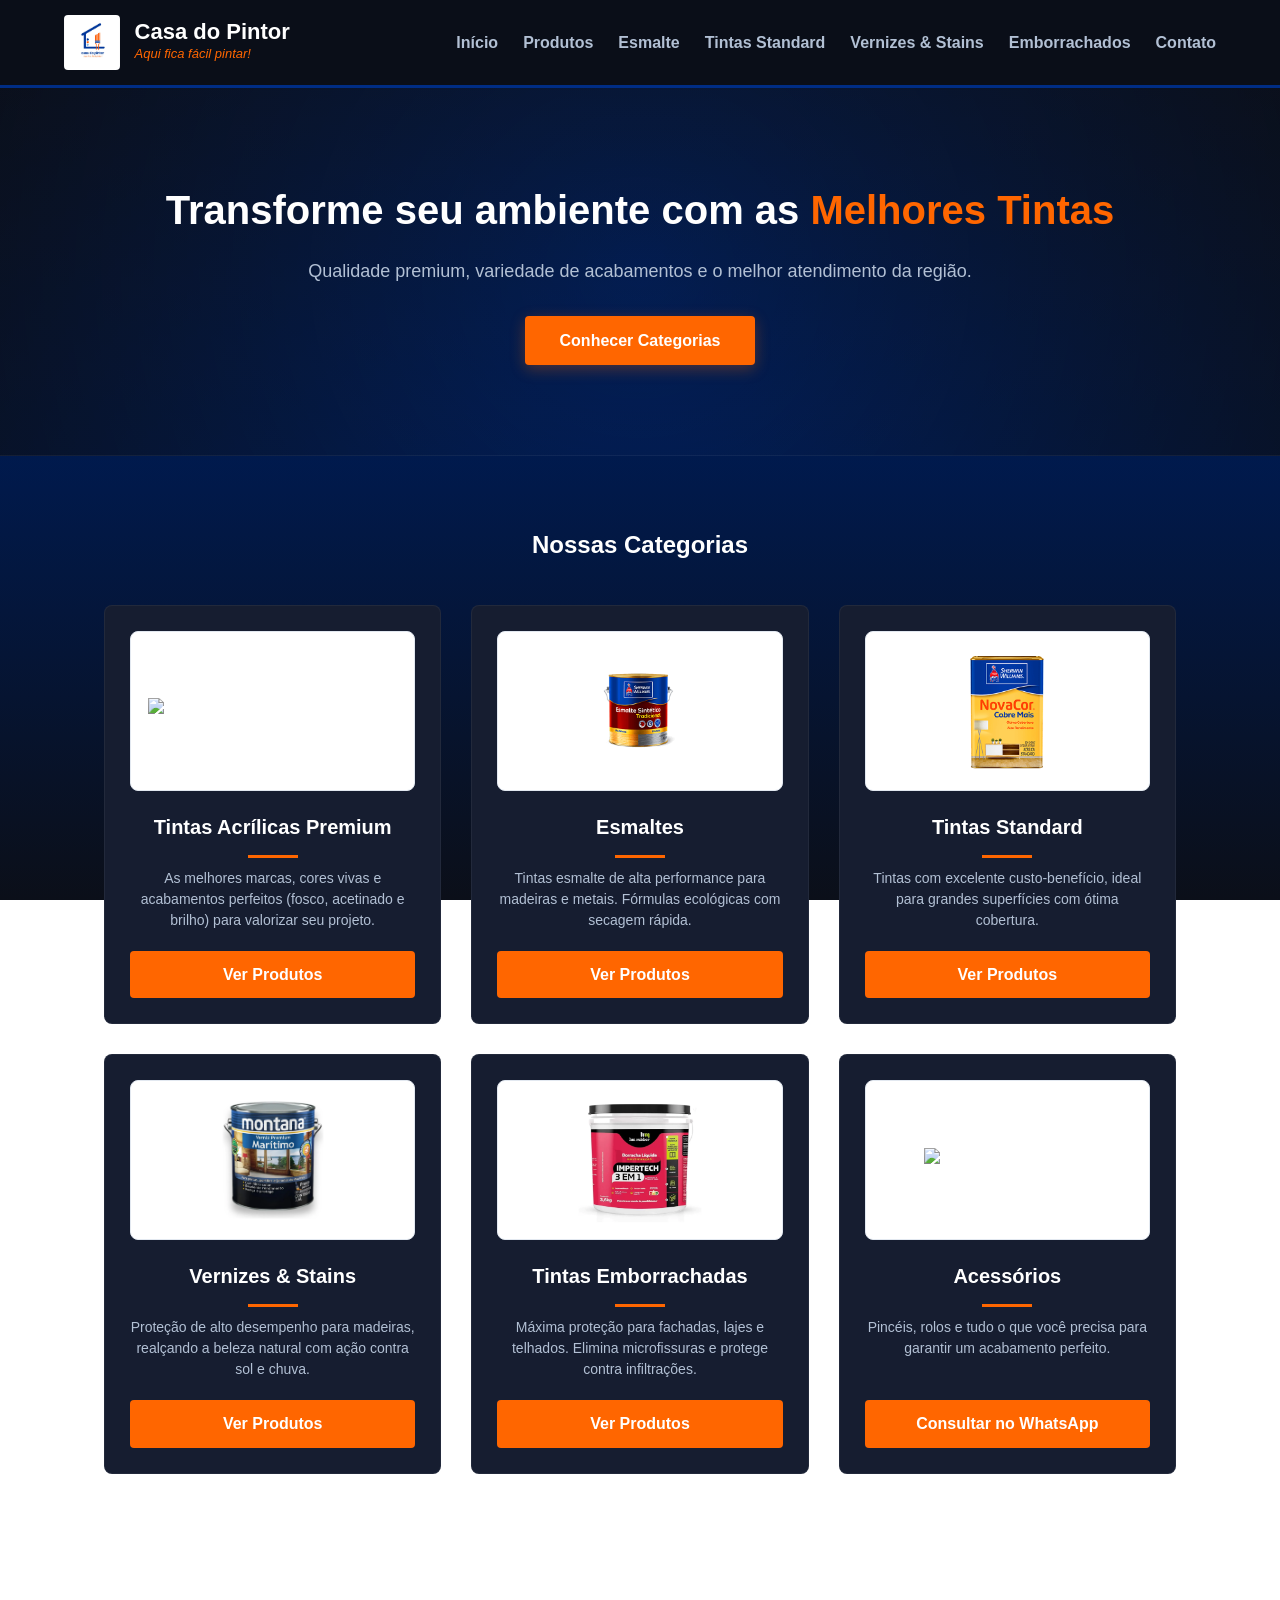
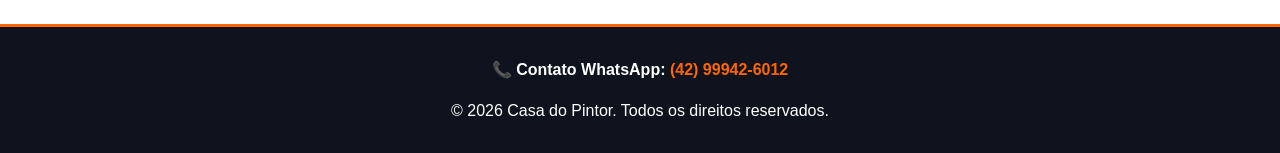
==== commit 51270de6: "Update product description and styling in index.html" ====
--- a/index.html
+++ b/index.html
@@ -116,7 +116,7 @@
                     <div>
                         <h3 style="color: #ffffff; font-size: 20px; margin-bottom: 10px;">Tintas Emborrachadas</h3>
                         <p style="font-size: 14px; line-height: 1.5; color: var(--cinza-texto); margin-bottom: 20px;">
-                            Máxima proteção para fachadas. Elimina microfissuras e protege contra infiltrações da chuva.
+                            Máxima proteção para fachadas, lajes e telhados. Elimina microfissuras e protege contra infiltrações.
                         </p>
                     </div>
                     <div>
@@ -126,8 +126,8 @@
             </div>
 
             <div class="produto-card" style="display: flex; flex-direction: column; height: auto; text-align: center; padding: 25px;">
-                <div class="categoria-imagem-container" style="width: 100%; height: 160px; display: flex; align-items: center; justify-content: center; margin-bottom: 20px; font-size: 50px;">
-                    🖌️
+                <div class="categoria-imagem-container" style="background: #ffffff; padding: 15px; width: 100%; height: 160px; display: flex; align-items: center; justify-content: center; margin-bottom: 20px; border: 1px solid #e2e8f0; border-radius: 8px;">
+                    <img src="da03c9b2-75b1-42f6-9f28-7670d7698bb7.jpg" alt="Categoria Acessórios" style="max-height: 100%; max-width: 100%; object-fit: contain;">
                 </div>
                 <div class="produto-info" style="display: flex; flex-direction: column; flex-grow: 1; justify-content: space-between; padding: 0;">
                     <div>
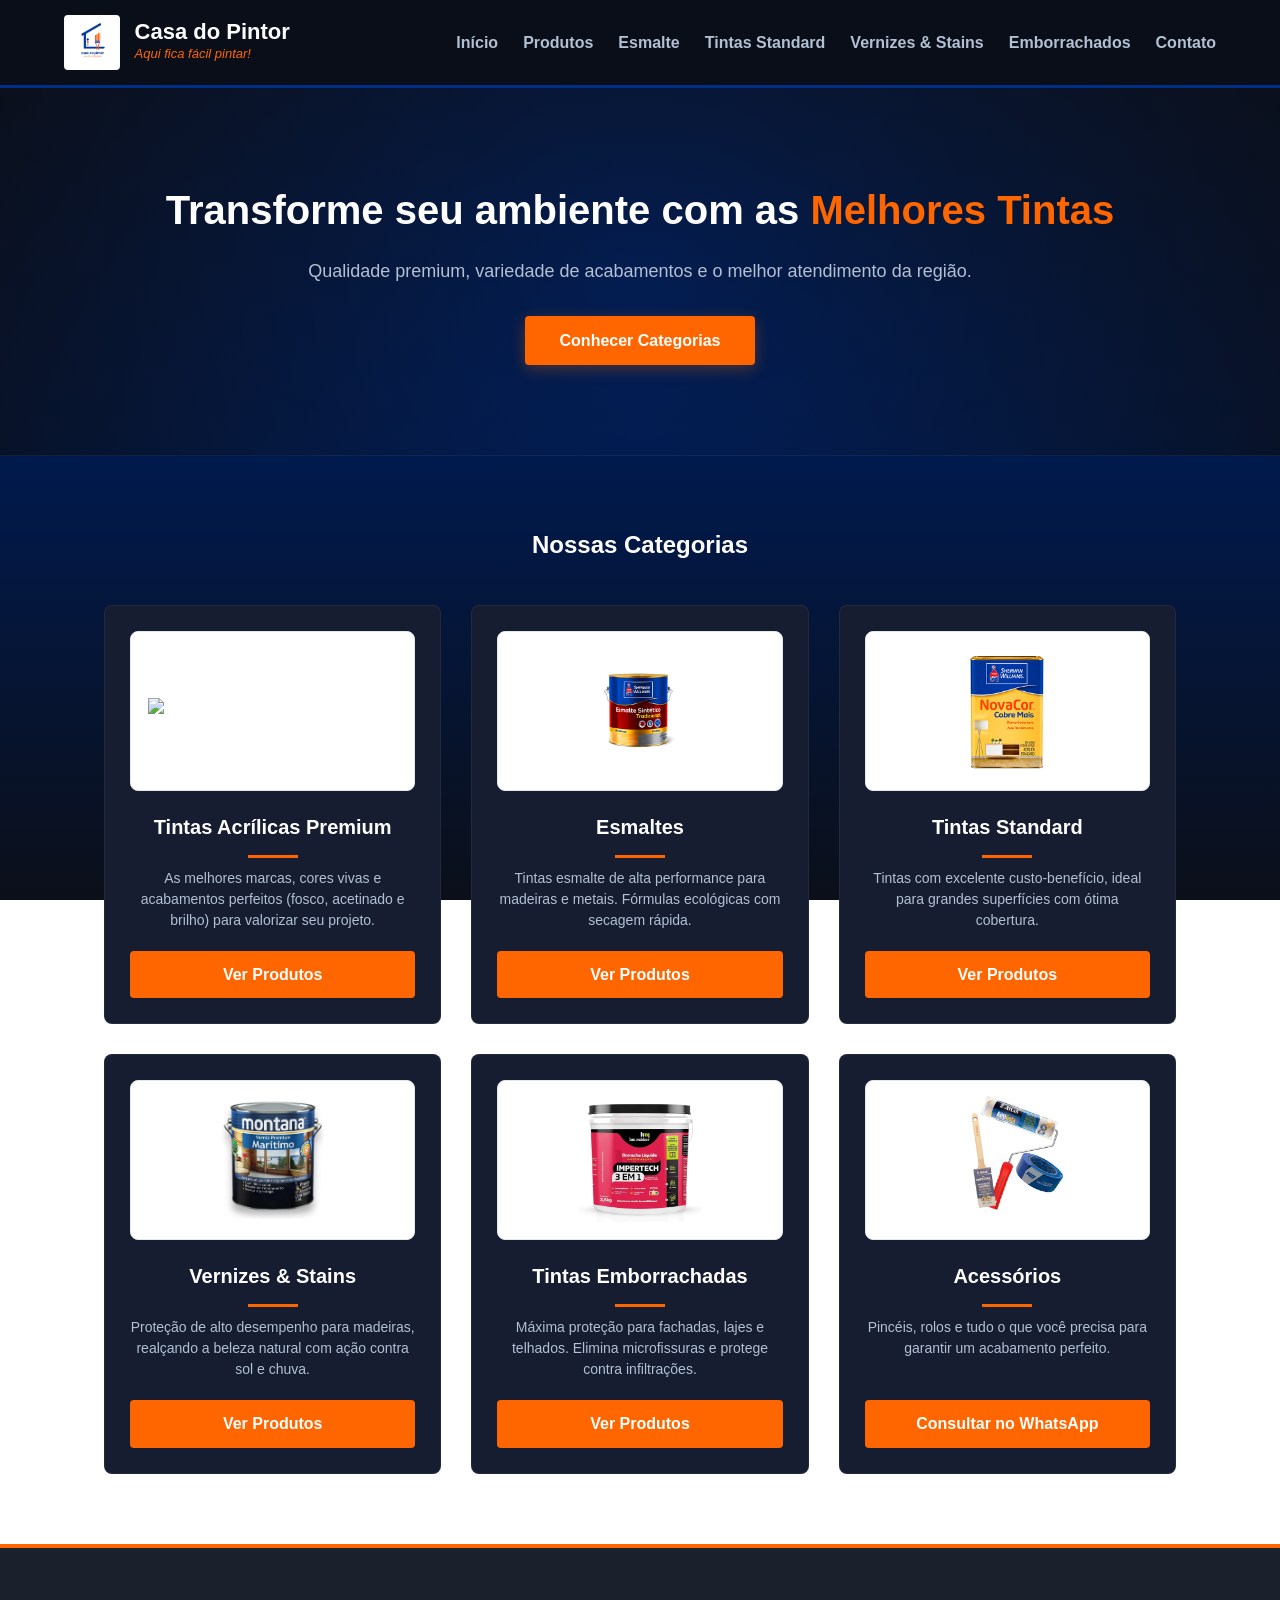
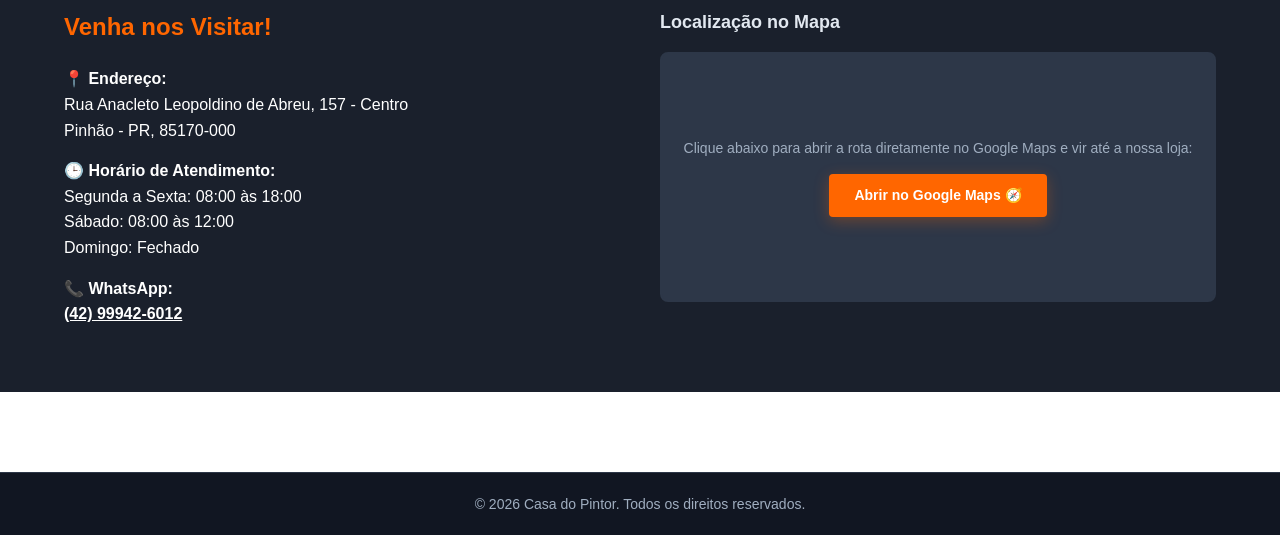
==== commit ff22cbd3: "Update index.html" ====
--- a/index.html
+++ b/index.html
@@ -145,11 +145,46 @@
         </div>
     </main>
 
-    <footer id="contato" style="padding: 30px 5%; text-align: center; color: #ffffff;">
-        <div style="margin-bottom: 15px;">
-            <p style="font-size: 16px; margin-bottom: 5px;"><strong>📞 Contato WhatsApp:</strong> <a href="https://api.whatsapp.com/send?phone=5542999426012" target="_blank" style="color: var(--laranja); text-decoration: none; font-weight: bold;">(42) 99942-6012</a></p>
+    <section id="contato" style="padding: 60px 5%; background-color: #1a202c; color: #ffffff; border-top: 4px solid var(--laranja);">
+        <div style="max-width: 1200px; margin: 0 auto; display: flex; flex-wrap: wrap; gap: 40px; justify-content: space-between; align-items: flex-start;">
+            
+            <div style="flex: 1; min-width: 300px;">
+                <h3 style="font-size: 24px; color: var(--laranja); margin-bottom: 20px;">Venha nos Visitar!</h3>
+                
+                <p style="font-size: 16px; line-height: 1.6; margin-bottom: 15px;">
+                    <strong>📍 Endereço:</strong><br>
+                    Rua Anacleto Leopoldino de Abreu, 157 - Centro<br>
+                    Pinhão - PR, 85170-000
+                </p>
+
+                <p style="font-size: 16px; line-height: 1.6; margin-bottom: 15px;">
+                    <strong>🕒 Horário de Atendimento:</strong><br>
+                    Segunda a Sexta: 08:00 às 18:00<br>
+                    Sábado: 08:00 às 12:00<br>
+                    Domingo: Fechado
+                </p>
+
+                <p style="font-size: 16px; line-height: 1.6; margin-bottom: 5px;">
+                    <strong>📞 WhatsApp:</strong><br>
+                    <a href="https://api.whatsapp.com/send?phone=5542999426012" target="_blank" style="color: #ffffff; text-decoration: underline; font-weight: bold;">(42) 99942-6012</a>
+                </p>
+            </div>
+
+            <div style="flex: 1; min-width: 300px; width: 100%;">
+                <h4 style="font-size: 18px; margin-bottom: 15px; color: #e2e8f0;">Localização no Mapa</h4>
+                <div style="width: 100%; height: 250px; border-radius: 8px; overflow: hidden; border: 2px solid #2d3748; background: #2d3748; display: flex; align-items: center; justify-content: center; text-align: center; padding: 20px;">
+                    <div>
+                        <p style="margin-bottom: 15px; font-size: 14px; color: #a0aec0;">Clique abaixo para abrir a rota diretamente no Google Maps e vir até a nossa loja:</p>
+                        <a href="https://www.google.com/maps/place/Casa+Do+Pintor/@-25.6953934,-51.6593427,17z/data=!3m1!4b1!4m6!3m5!1s0x94ed5dca9c2d3109:0x843a237959f0c6ea!8m2!3d-25.6953934!4d-51.6593427!16s%2Fg%2F11y59mclby?entry=ttu" target="_blank" class="btn-cta" style="padding: 10px 25px; font-size: 14px; text-decoration: none; display: inline-block;">Abrir no Google Maps 🧭</a>
+                    </div>
+                </div>
+            </div>
+
         </div>
-        <p>&copy; 2026 Casa do Pintor. Todos os direitos reservados.</p>
+    </section>
+
+    <footer style="padding: 20px 5%; text-align: center; color: #a0aec0; background-color: #111622; font-size: 14px; border-top: 1px solid #2d3748;">
+        <p>© 2026 Casa do Pintor. Todos os direitos reservados.</p>
     </footer>
 
 </body>
